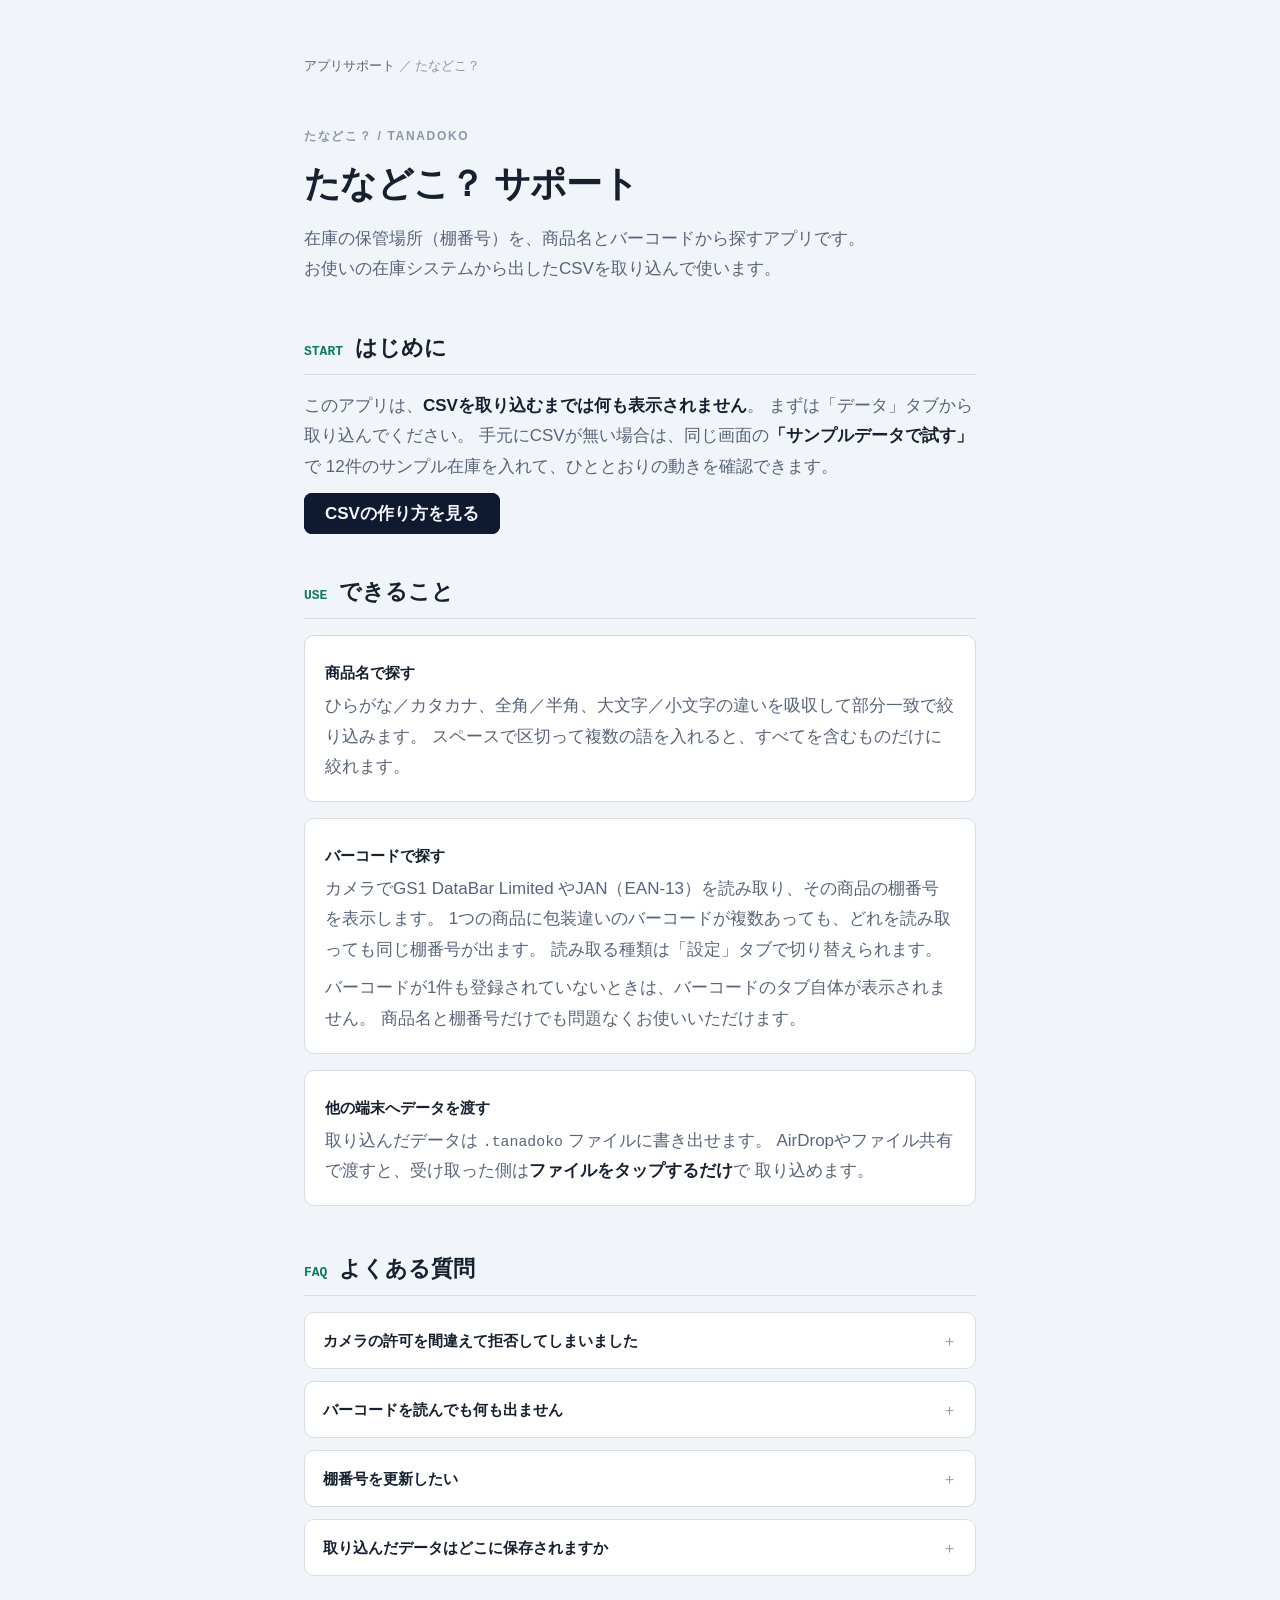
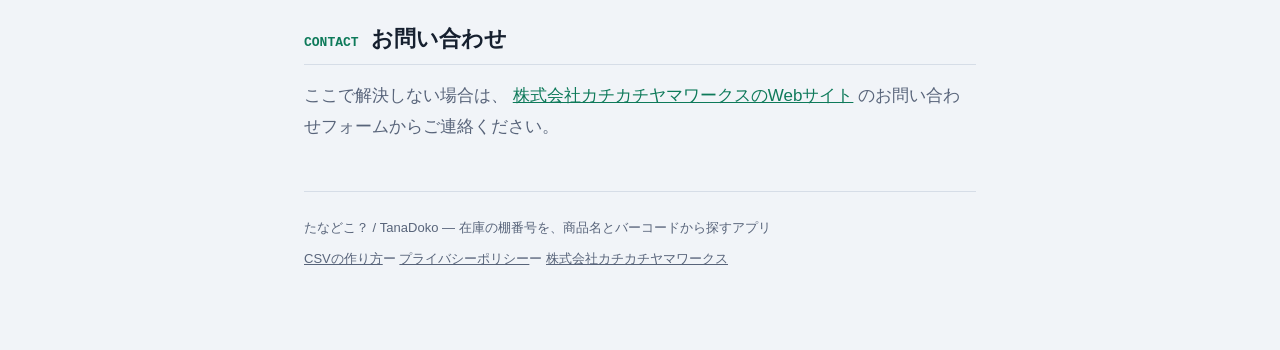
==== tanadoko/index.html @ bb8a9118 "feat: アプリサポートサイトを作成（たなどこ？のサポート・プライバシーポリシー・CSVガイド） App Store に登録するサポートURLとプライバシーポリシーURLの置き場所。 これまで Cl" ====
<!doctype html>
<html lang="ja">
<head>
<meta charset="utf-8">
<meta name="viewport" content="width=device-width,initial-scale=1">
<title>たなどこ？ サポート | 株式会社カチカチヤマワークス</title>
<meta name="description" content="在庫の棚番号を商品名とバーコードから探すアプリ「たなどこ？」のサポートページ。CSVの作り方、よくある質問、プライバシーポリシー。">
<link rel="stylesheet" href="/assets/style.css">
</head>
<body>
<div class="wrap">

  <p class="crumbs"><a href="/">アプリサポート</a> ／ たなどこ？</p>

  <header>
    <p class="eyebrow">たなどこ？ / TANADOKO</p>
    <h1>たなどこ？ サポート</h1>
    <p class="lede">
      在庫の保管場所（棚番号）を、商品名とバーコードから探すアプリです。
      お使いの在庫システムから出したCSVを取り込んで使います。
    </p>
  </header>

  <section>
    <div class="sec-head">
      <span class="sec-num">START</span>
      <h2>はじめに</h2>
    </div>

    <p>
      このアプリは、<strong>CSVを取り込むまでは何も表示されません</strong>。
      まずは「データ」タブから取り込んでください。
      手元にCSVが無い場合は、同じ画面の<strong>「サンプルデータで試す」</strong>で
      12件のサンプル在庫を入れて、ひととおりの動きを確認できます。
    </p>

    <p><a class="btn" href="/tanadoko/csv-guide.html">CSVの作り方を見る</a></p>
  </section>

  <section>
    <div class="sec-head">
      <span class="sec-num">USE</span>
      <h2>できること</h2>
    </div>

    <div class="card">
      <h3>商品名で探す</h3>
      <p>
        ひらがな／カタカナ、全角／半角、大文字／小文字の違いを吸収して部分一致で絞り込みます。
        スペースで区切って複数の語を入れると、すべてを含むものだけに絞れます。
      </p>
    </div>

    <div class="card">
      <h3>バーコードで探す</h3>
      <p>
        カメラでGS1 DataBar Limited やJAN（EAN-13）を読み取り、その商品の棚番号を表示します。
        1つの商品に包装違いのバーコードが複数あっても、どれを読み取っても同じ棚番号が出ます。
        読み取る種類は「設定」タブで切り替えられます。
      </p>
      <p>
        バーコードが1件も登録されていないときは、バーコードのタブ自体が表示されません。
        商品名と棚番号だけでも問題なくお使いいただけます。
      </p>
    </div>

    <div class="card">
      <h3>他の端末へデータを渡す</h3>
      <p>
        取り込んだデータは <code>.tanadoko</code> ファイルに書き出せます。
        AirDropやファイル共有で渡すと、受け取った側は<strong>ファイルをタップするだけ</strong>で
        取り込めます。
      </p>
    </div>
  </section>

  <section>
    <div class="sec-head">
      <span class="sec-num">FAQ</span>
      <h2>よくある質問</h2>
    </div>

    <div class="faq">
      <details>
        <summary>カメラの許可を間違えて拒否してしまいました</summary>
        <p>
          端末の「設定」＞「たなどこ？」＞「カメラ」から許可し直せます。
          許可しない場合でも、商品名での検索はそのままご利用いただけます。
        </p>
      </details>
      <details>
        <summary>バーコードを読んでも何も出ません</summary>
        <p>
          そのバーコードが取り込んだCSVに含まれていない可能性があります。
          画面右上のキーボードのアイコンから番号を手で入力すると、
          照合できているかどうかを確かめられます。
          また「設定」タブで、読み取る対象のバーコードの種類がオンになっているかご確認ください。
        </p>
      </details>
      <details>
        <summary>棚番号を更新したい</summary>
        <p>
          在庫システムから出し直したCSVを「データ」タブから
          <strong>「新規リスト作成」</strong>で取り込むと、まるごと入れ替わります。
          新しく採用した数点だけを足したいときは
          <strong>「既存のリストに追加」</strong>が便利です。
        </p>
      </details>
      <details>
        <summary>取り込んだデータはどこに保存されますか</summary>
        <p>
          端末内のアプリ専用領域にのみ保存されます。外部に送信されることはありません。
          アプリを削除するとデータも削除されるので、必要であれば事前に書き出しておいてください。
          詳しくは<a href="/tanadoko/privacy.html">プライバシーポリシー</a>をご覧ください。
        </p>
      </details>
    </div>
  </section>

  <section>
    <div class="sec-head">
      <span class="sec-num">CONTACT</span>
      <h2>お問い合わせ</h2>
    </div>
    <p>
      ここで解決しない場合は、
      <a href="https://www.kachikachiyamaworks.com/">株式会社カチカチヤマワークスのWebサイト</a>
      のお問い合わせフォームからご連絡ください。
    </p>
  </section>

  <footer>
    <p>たなどこ？ / TanaDoko — 在庫の棚番号を、商品名とバーコードから探すアプリ</p>
    <p>
      <a href="/tanadoko/csv-guide.html">CSVの作り方</a>ー
      <a href="/tanadoko/privacy.html">プライバシーポリシー</a>ー
      <a href="https://www.kachikachiyamaworks.com/">株式会社カチカチヤマワークス</a>
    </p>
  </footer>

</div>
</body>
</html>
---- assets/style.css ----
/* 株式会社カチカチヤマワークス アプリサポートサイト 共通スタイル
 *
 * 配色は「たなどこ？」のアプリ内デザイン（ネイビー＋ミント）に合わせてある。
 * 明るいテーマを基準に定義し、ダークは変数だけ差し替える。 */

:root {
  --ground: #F1F4F8;
  --surface: #FFFFFF;
  --surface-sunk: #E8ECF3;
  --ink: #16202F;
  --ink-muted: #58647A;
  --ink-faint: #8B96A8;
  --line: #D6DDE7;
  --line-strong: #AEB9C8;
  --mint: #0E7A5A;
  --mint-soft: #DFF3EC;
  --mint-line: #7FCBB2;
  --amber: #8A5610;
  --amber-soft: #FAEFDA;
  --amber-line: #D9A85E;
  --btn-bg: #0F1A30;
  --btn-fg: #F4F7FB;
  --pair-a: #DFF3EC;
  --pair-a-line: #7FCBB2;
  --pair-b: #E3EBF9;
  --pair-b-line: #93B4E2;
  --shadow: 0 1px 2px rgba(15, 26, 48, .06), 0 8px 24px rgba(15, 26, 48, .07);

  --step: clamp(1rem, .82rem + .75vw, 1.0625rem);
  --sans: "Hiragino Sans", "Hiragino Kaku Gothic ProN", "Yu Gothic Medium",
          "Yu Gothic", "Noto Sans JP", -apple-system, BlinkMacSystemFont,
          "Segoe UI", Roboto, sans-serif;
  --mono: ui-monospace, SFMono-Regular, "SF Mono", Menlo, Consolas,
          "Courier New", "Hiragino Sans", monospace;
}

@media (prefers-color-scheme: dark) {
  :root {
    --ground: #0B1320;
    --surface: #141F31;
    --surface-sunk: #0F1A2A;
    --ink: #E6ECF4;
    --ink-muted: #9AA7BA;
    --ink-faint: #6E7C91;
    --line: #263449;
    --line-strong: #3A4B65;
    --mint: #52D3A8;
    --mint-soft: #10352B;
    --mint-line: #2C7A61;
    --amber: #EDAE4E;
    --amber-soft: #33260F;
    --amber-line: #7A5A22;
    --btn-bg: #52D3A8;
    --btn-fg: #06201A;
    --pair-a: #10352B;
    --pair-a-line: #2C7A61;
    --pair-b: #15263D;
    --pair-b-line: #3A5C85;
    --shadow: 0 1px 2px rgba(0, 0, 0, .4), 0 8px 24px rgba(0, 0, 0, .35);
  }
}

* { box-sizing: border-box; }

html { color-scheme: light dark; }

body {
  margin: 0;
  background: var(--ground);
  color: var(--ink);
  font-family: var(--sans);
  font-size: var(--step);
  line-height: 1.8;
  -webkit-font-smoothing: antialiased;
}

.wrap {
  max-width: 46rem;
  margin: 0 auto;
  padding: clamp(1.5rem, 1rem + 3vw, 3.5rem) clamp(1rem, .6rem + 2vw, 2rem) 5rem;
  display: flex;
  flex-direction: column;
  gap: clamp(2rem, 1.5rem + 2vw, 3rem);
}

h1, h2, h3 { text-wrap: balance; margin: 0; line-height: 1.4; }
p, ul, ol { margin: 0; }
p { color: var(--ink-muted); }
strong { color: var(--ink); font-weight: 700; }
a { color: var(--mint); }
a:focus-visible { outline: 2px solid var(--mint); outline-offset: 2px; border-radius: 3px; }
code { font-family: var(--mono); font-size: .875em; }

.eyebrow {
  font-size: .75rem;
  font-weight: 700;
  letter-spacing: .14em;
  color: var(--ink-faint);
  margin: 0 0 .75rem;
}

h1 {
  font-size: clamp(1.625rem, 1.3rem + 1.8vw, 2.25rem);
  font-weight: 800;
  letter-spacing: -.02em;
}

.lede { color: var(--ink-muted); margin-top: .875rem; max-width: 34em; }
.meta { font-family: var(--mono); font-size: .8125rem; color: var(--ink-faint); margin-top: 1rem; }

/* パンくず */
.crumbs { font-size: .8125rem; color: var(--ink-faint); }
.crumbs a { color: var(--ink-muted); text-decoration: none; }
.crumbs a:hover { text-decoration: underline; }

section { display: flex; flex-direction: column; gap: 1rem; }

.sec-head {
  display: flex;
  align-items: baseline;
  gap: .75rem;
  padding-bottom: .625rem;
  border-bottom: 1px solid var(--line);
}

.sec-num {
  font-family: var(--mono);
  font-size: .8125rem;
  font-weight: 700;
  color: var(--mint);
  flex: none;
}

h2 { font-size: clamp(1.125rem, 1rem + .6vw, 1.375rem); font-weight: 700; }
h3 { font-size: .9375rem; font-weight: 700; margin-top: .5rem; }

ul, ol { padding-left: 1.25rem; display: flex; flex-direction: column; gap: .375rem; }
li { color: var(--ink-muted); }

.card {
  background: var(--surface);
  border: 1px solid var(--line);
  border-radius: 10px;
  padding: 1.125rem 1.25rem;
  display: flex;
  flex-direction: column;
  gap: .5rem;
}

.callout {
  border-left: 3px solid var(--mint-line);
  background: var(--mint-soft);
  padding: .875rem 1.125rem;
  border-radius: 0 8px 8px 0;
}
.callout p { color: var(--ink); }

.note {
  border-left: 3px solid var(--amber-line);
  background: var(--amber-soft);
  padding: .875rem 1.125rem;
  border-radius: 0 8px 8px 0;
  font-size: .9375rem;
}
.note p, .note { color: var(--ink); }

.btn {
  font: inherit;
  font-weight: 700;
  align-self: flex-start;
  background: var(--btn-bg);
  color: var(--btn-fg);
  border: 1px solid var(--btn-bg);
  border-radius: 8px;
  padding: .625rem 1.25rem;
  text-decoration: none;
  cursor: pointer;
  transition: opacity .12s ease;
}
.btn:hover { opacity: .9; }
.btn:focus-visible { outline: 2px solid var(--mint); outline-offset: 3px; }

pre {
  margin: 0;
  padding: .875rem 1rem;
  background: var(--surface-sunk);
  border: 1px solid var(--line);
  border-radius: 8px;
  overflow-x: auto;
  font-family: var(--mono);
  font-size: .8125rem;
  line-height: 1.7;
  color: var(--ink);
}

.table-scroll { overflow-x: auto; }

table {
  border-collapse: collapse;
  width: 100%;
  min-width: 30rem;
  font-size: .9375rem;
  background: var(--surface);
  border: 1px solid var(--line-strong);
  border-radius: 8px;
  overflow: hidden;
}
th, td { text-align: left; padding: .625rem .875rem; border-bottom: 1px solid var(--line); vertical-align: top; }
thead th { background: var(--surface-sunk); font-weight: 700; font-size: .875rem; }
tbody tr:last-child th, tbody tr:last-child td { border-bottom: 0; }
tbody th { font-weight: 700; white-space: nowrap; }
td { color: var(--ink-muted); }

details {
  background: var(--surface);
  border: 1px solid var(--line);
  border-radius: 10px;
  padding: .875rem 1.125rem;
}
summary {
  cursor: pointer;
  font-weight: 700;
  font-size: .9375rem;
  list-style: none;
  display: flex;
  justify-content: space-between;
  gap: 1rem;
  align-items: center;
}
summary::-webkit-details-marker { display: none; }
summary::after { content: "＋"; color: var(--ink-faint); font-weight: 400; flex: none; }
details[open] summary::after { content: "−"; }
summary:focus-visible { outline: 2px solid var(--mint); outline-offset: 3px; border-radius: 4px; }
details p { margin-top: .625rem; color: var(--ink-muted); font-size: .9375rem; }

.faq { display: flex; flex-direction: column; gap: .75rem; }

footer {
  border-top: 1px solid var(--line);
  padding-top: 1.5rem;
  font-size: .8125rem;
  color: var(--ink-faint);
  display: flex;
  flex-direction: column;
  gap: .5rem;
}
footer a { color: var(--ink-muted); }
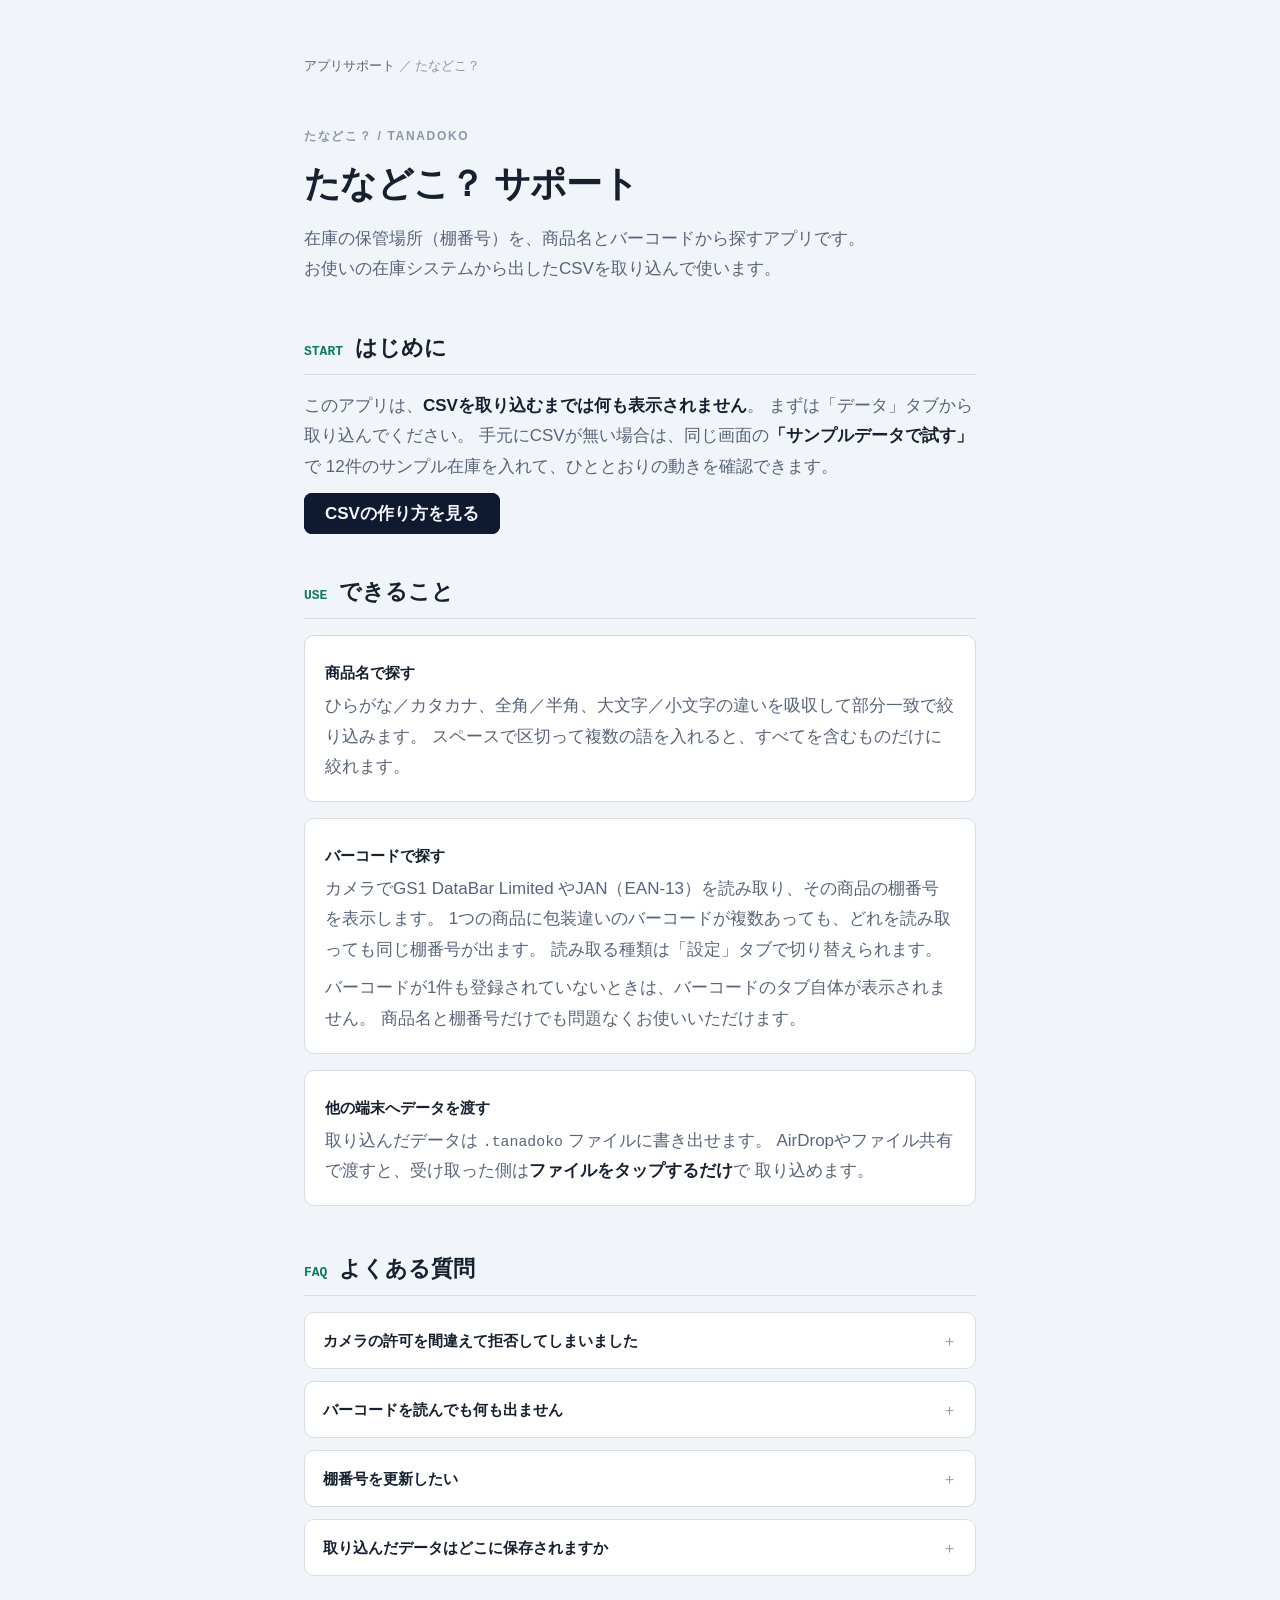
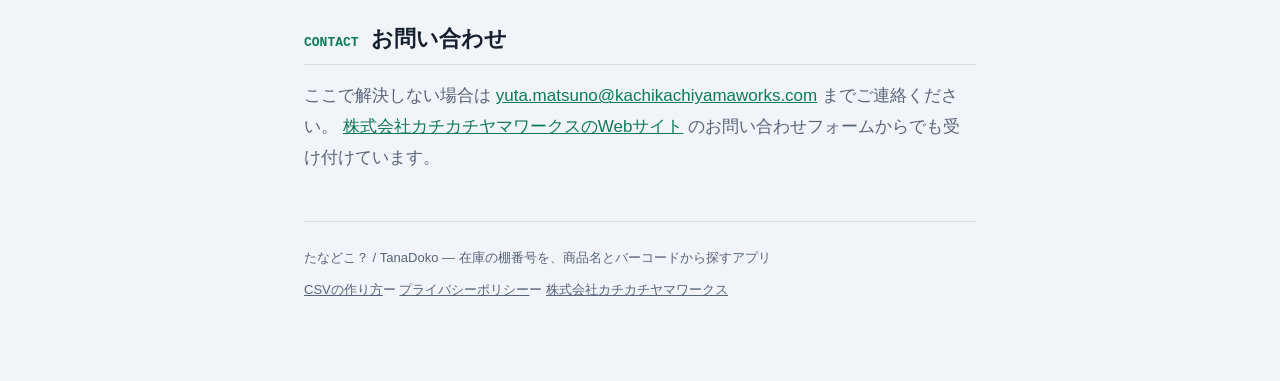
==== commit 39d1e344: "feat: ダブルチェックんのサポート・プライバシーポリシーを追加 法人サイト(Jimdo)にあった「iOSアプリ共通」の汎用ポリシーをアプリ別に分けた。 汎用版はカメラについて何も書いていなかったが" ====
--- a/tanadoko/index.html
+++ b/tanadoko/index.html
@@ -123,9 +123,11 @@
       <h2>お問い合わせ</h2>
     </div>
     <p>
-      ここで解決しない場合は、
+      ここで解決しない場合は
+      <a href="mailto:yuta.matsuno@kachikachiyamaworks.com">yuta.matsuno@kachikachiyamaworks.com</a>
+      までご連絡ください。
       <a href="https://www.kachikachiyamaworks.com/">株式会社カチカチヤマワークスのWebサイト</a>
-      のお問い合わせフォームからご連絡ください。
+      のお問い合わせフォームからでも受け付けています。
     </p>
   </section>
 
